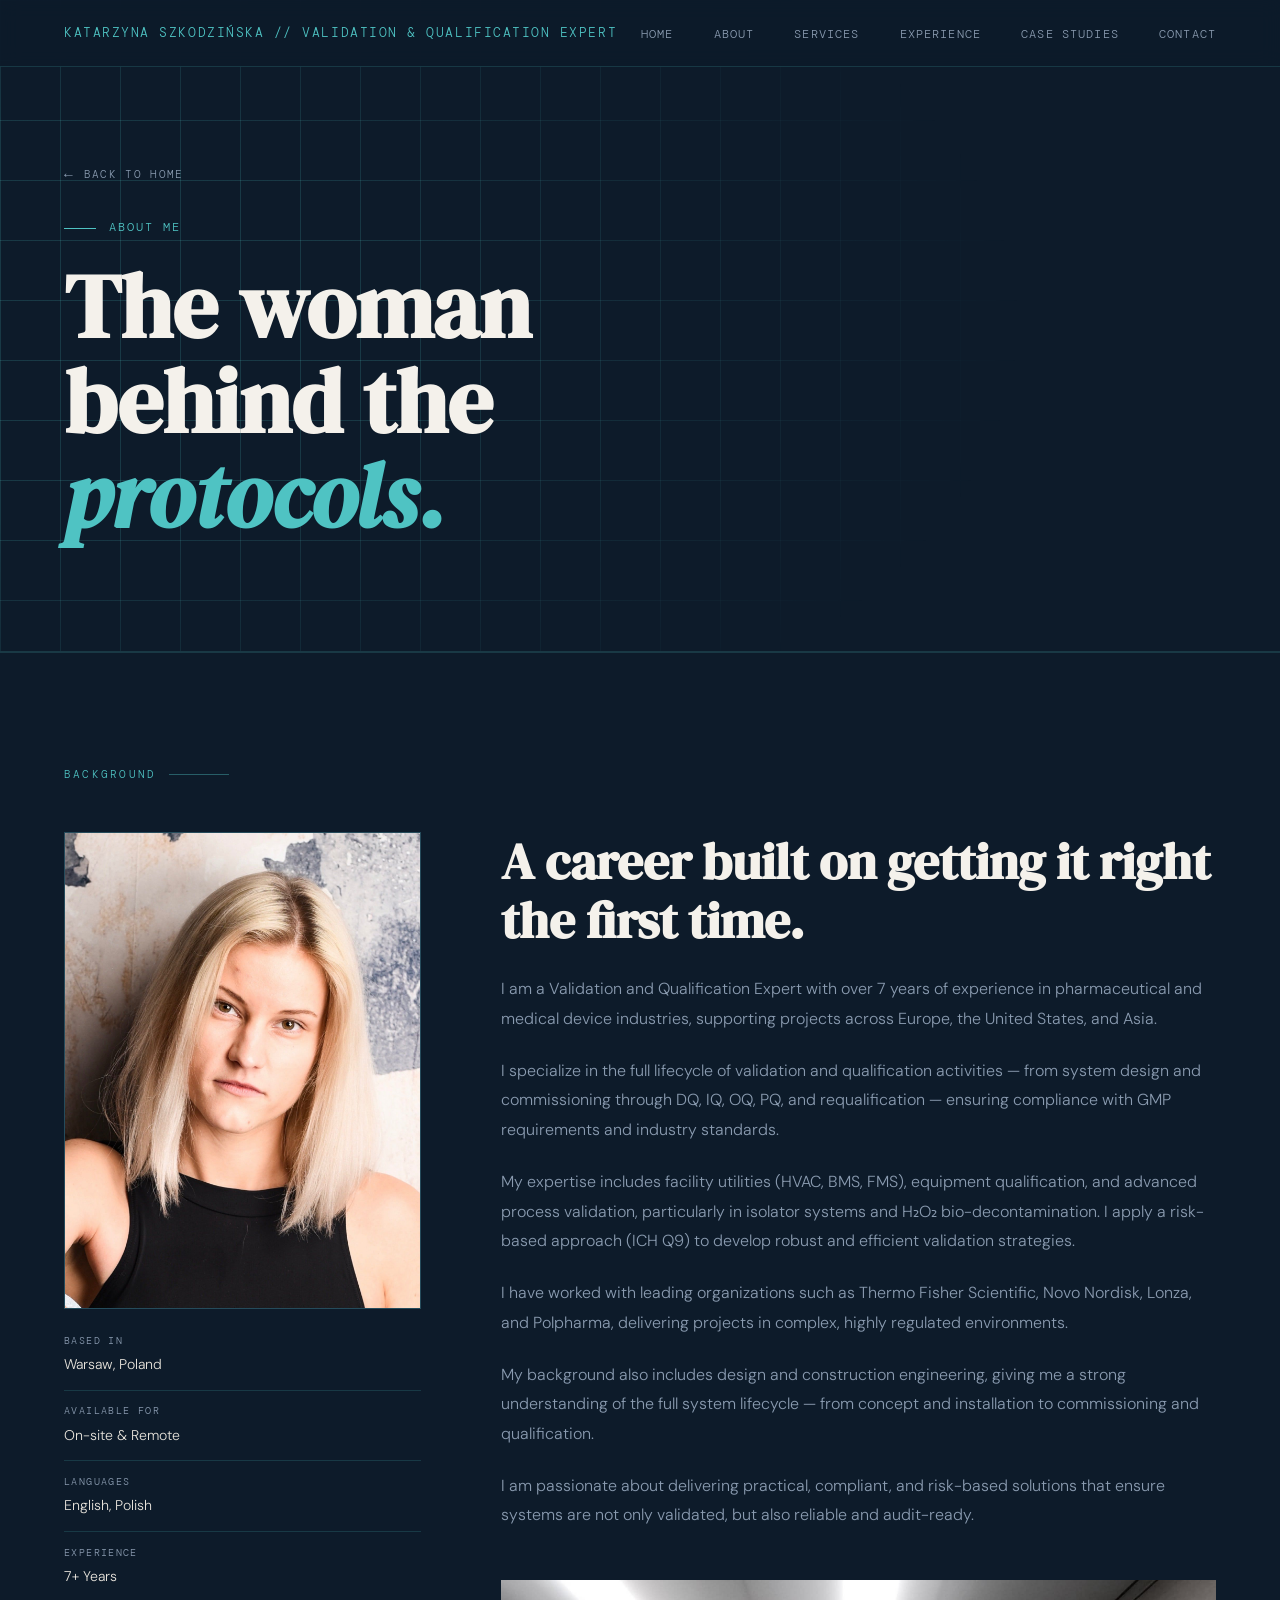
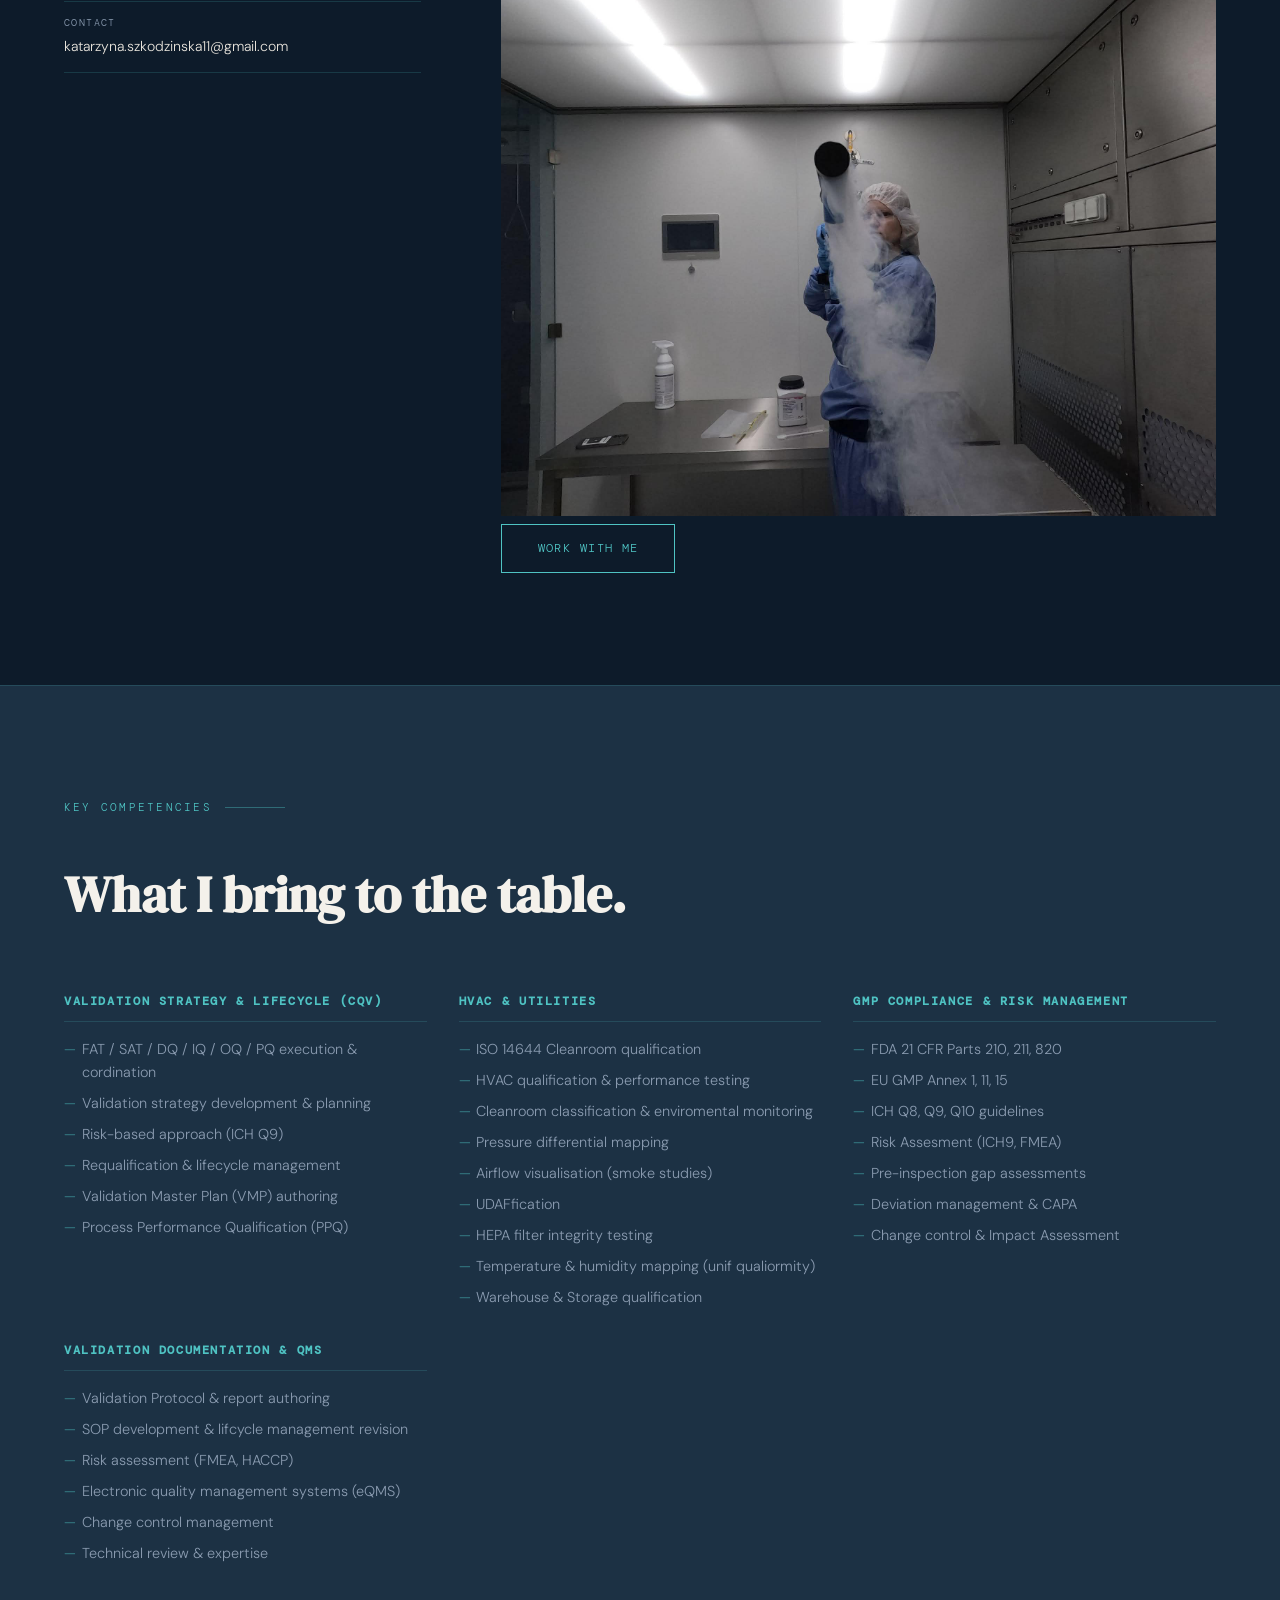
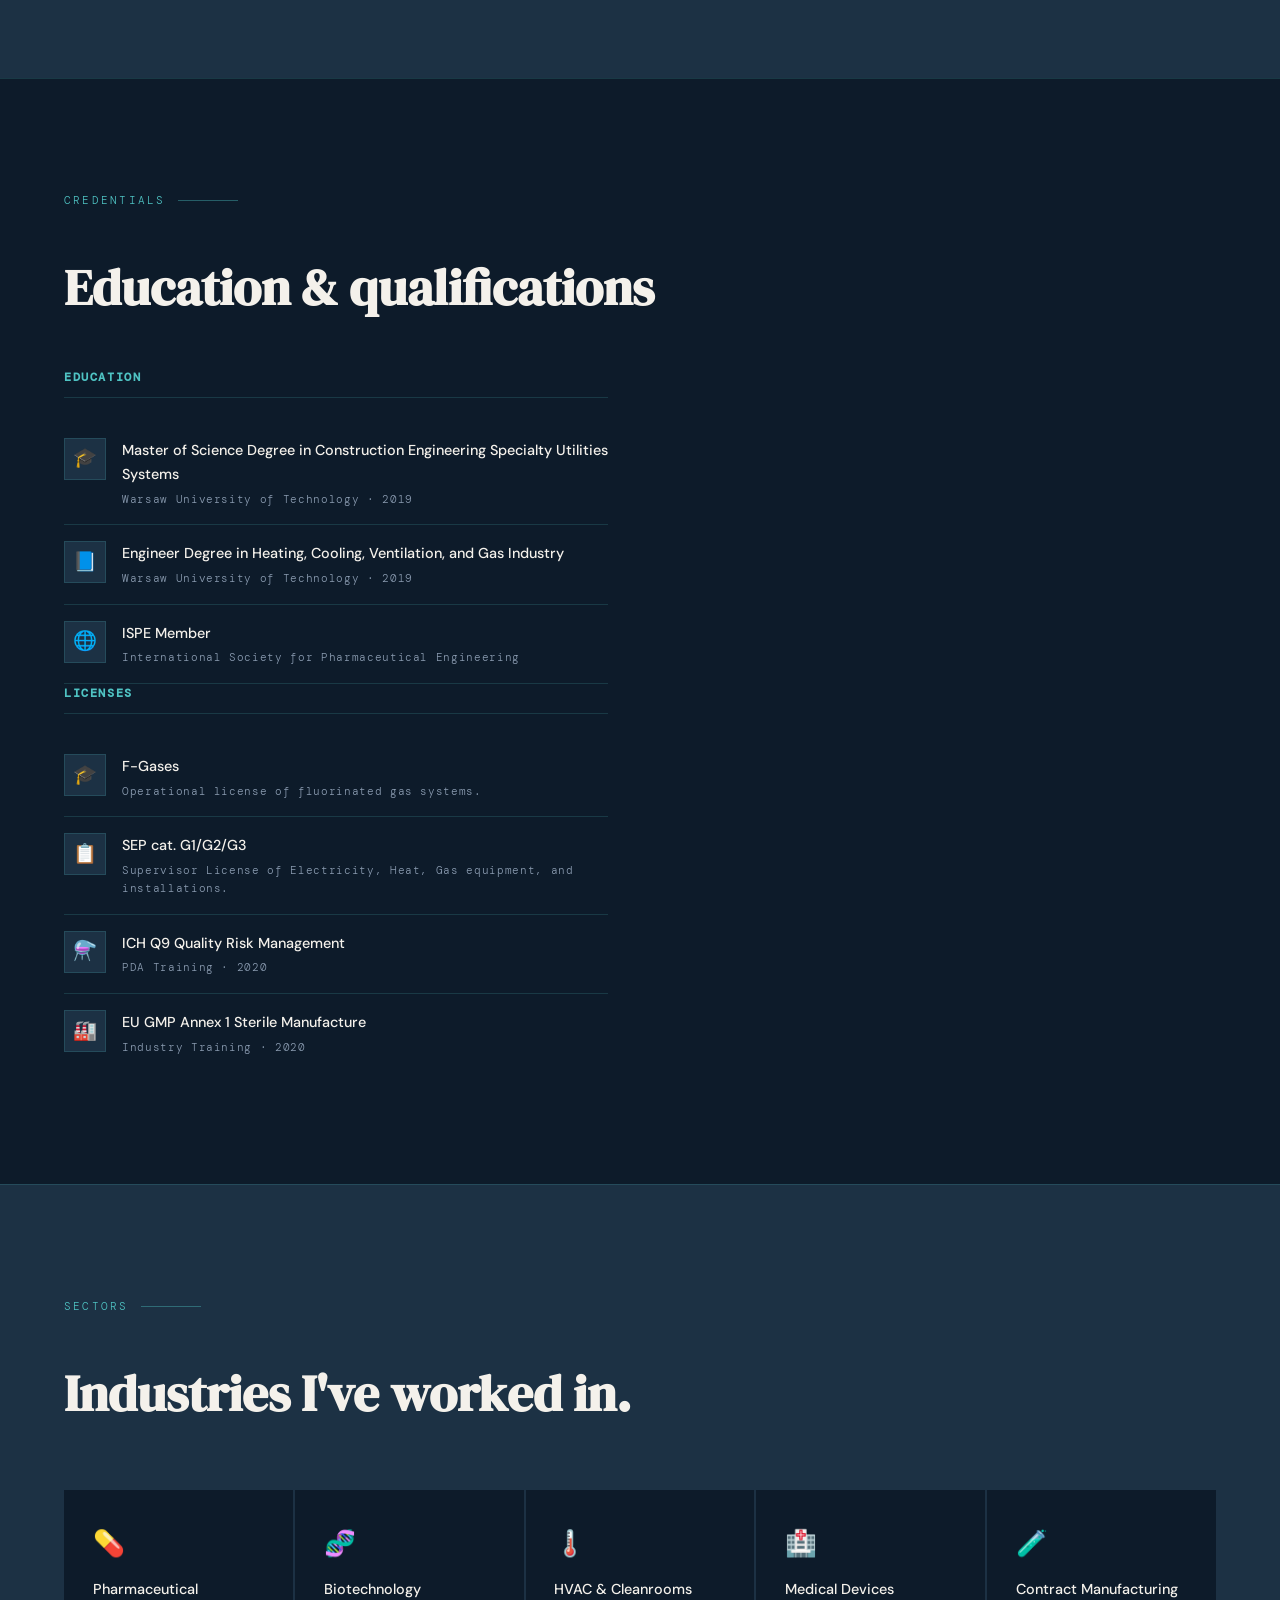
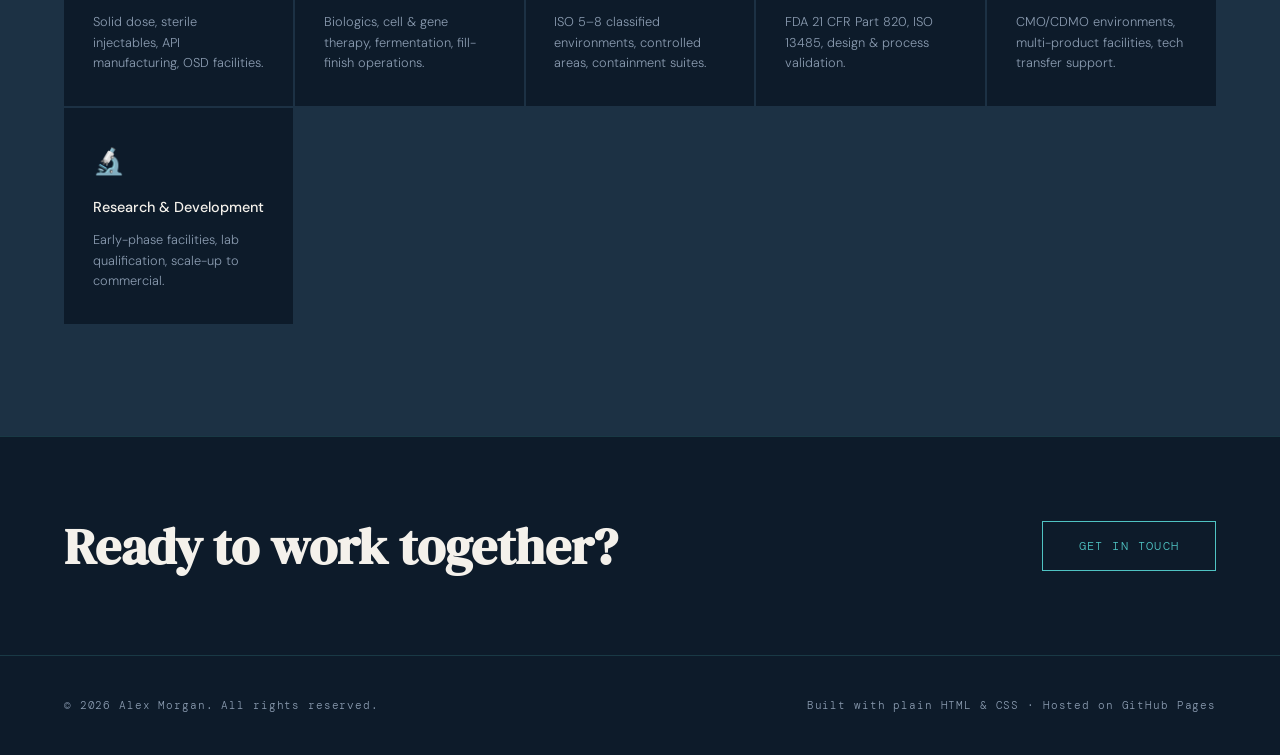
==== about.html @ a46ed07c "Update about.html" ====
<!DOCTYPE html>
<html lang="en">
<head>
  <meta charset="UTF-8" />
  <meta name="viewport" content="width=device-width, initial-scale=1.0"/>
  <title>About — Katarzyna Szkodzińska</title>
  <link rel="preconnect" href="https://fonts.googleapis.com">
  <link href="https://fonts.googleapis.com/css2?family=DM+Serif+Display:ital@0;1&family=DM+Mono:wght@300;400;500&family=DM+Sans:wght@300;400;500&display=swap" rel="stylesheet">
  <link rel="stylesheet" href="style.css">
  <style>
    /* ── PAGE HERO (smaller than homepage) ── */
    .page-hero {
      padding: 10rem 5vw 5rem;
      position: relative;
      overflow: hidden;
      border-bottom: 1px solid var(--rule);
    }

    .page-hero .hero-grid-bg {
      position: absolute;
      inset: 0;
      background-image:
        linear-gradient(var(--rule) 1px, transparent 1px),
        linear-gradient(90deg, var(--rule) 1px, transparent 1px);
      background-size: 60px 60px;
      mask-image: radial-gradient(ellipse 100% 100% at 0% 50%, black 30%, transparent 80%);
      -webkit-mask-image: radial-gradient(ellipse 100% 100% at 0% 50%, black 30%, transparent 80%);
    }

    .page-hero-content { position: relative; max-width: 720px; }

    .back-link {
      display: inline-flex;
      align-items: center;
      gap: 0.6rem;
      font-family: 'DM Mono', monospace;
      font-size: 0.7rem;
      letter-spacing: 0.12em;
      text-transform: uppercase;
      color: var(--muted);
      text-decoration: none;
      margin-bottom: 2rem;
      transition: color 0.2s;
    }

    .back-link:hover { color: var(--accent); }

    .back-link::before {
      content: '←';
      font-size: 0.9rem;
    }

    /* ── BIO ── */
    .bio-layout {
      display: grid;
      grid-template-columns: 1fr 2fr;
      gap: 5rem;
      align-items: start;
    }

    .bio-sidebar {
      position: sticky;
      top: 6rem;
    }

    .bio-photo {
      width: 100%;
      aspect-ratio: 3/4;
      background: var(--steel);
      border: 1px solid var(--rule);
      display: flex;
      align-items: center;
      justify-content: center;
      margin-bottom: 1.5rem;
      overflow: hidden;
      position: relative;
    }

    .bio-photo-placeholder {
      font-family: 'DM Mono', monospace;
      font-size: 0.68rem;
      letter-spacing: 0.12em;
      color: var(--muted);
      text-transform: uppercase;
      text-align: center;
      line-height: 1.8;
    }

    /* Replace the placeholder with your actual photo:
       <img src="photo.jpg" alt="Alex Morgan" style="width:100%;height:100%;object-fit:cover"> */

    .bio-sidebar-info {
      display: flex;
      flex-direction: column;
      gap: 0.8rem;
    }

    .bio-info-item {
      display: flex;
      flex-direction: column;
      gap: 0.2rem;
      padding-bottom: 0.8rem;
      border-bottom: 1px solid var(--rule);
    }

    .bio-info-label {
      font-family: 'DM Mono', monospace;
      font-size: 0.62rem;
      letter-spacing: 0.14em;
      text-transform: uppercase;
      color: var(--muted);
    }

    .bio-info-value {
      font-size: 0.88rem;
      color: var(--text);
    }

    .bio-body h2 {
      margin-bottom: 1.5rem;
    }

    .bio-body p {
      color: var(--muted);
      font-size: 1rem;
      line-height: 1.85;
      margin-bottom: 1.4rem;
    }

    .bio-body p strong {
      color: var(--text);
      font-weight: 500;
    }

    .bio-body blockquote {
      border-left: 2px solid var(--accent);
      padding: 1rem 1.5rem;
      margin: 2rem 0;
      font-family: 'DM Serif Display', serif;
      font-size: 1.25rem;
      font-style: italic;
      color: var(--offwhite);
      line-height: 1.6;
    }

    /* ── SKILLS ── */
    #skills { background: var(--steel); }

    .skills-grid {
      display: grid;
      grid-template-columns: repeat(auto-fit, minmax(280px, 1fr));
      gap: 2rem;
      margin-top: 1rem;
    }

    .skill-group h3 {
      font-family: 'DM Mono', monospace;
      font-size: 0.72rem;
      letter-spacing: 0.14em;
      text-transform: uppercase;
      color: var(--accent);
      margin-bottom: 1rem;
      padding-bottom: 0.6rem;
      border-bottom: 1px solid var(--rule);
    }

    .skill-list {
      list-style: none;
      padding: 0;
      display: flex;
      flex-direction: column;
      gap: 0.5rem;
    }

    .skill-list li {
      color: var(--muted);
      font-size: 0.9rem;
      padding-left: 1.1rem;
      position: relative;
      line-height: 1.6;
    }

    .skill-list li::before {
      content: '—';
      position: absolute;
      left: 0;
      color: var(--accent);
      opacity: 0.6;
    }

    /* ── CERTIFICATIONS & EDUCATION ── */
    .cert-grid {
      display: grid;
      grid-template-columns: 1fr 1fr;
      gap: 4rem;
      align-items: start;
    }

    .cert-block h3 {
      font-family: 'DM Mono', monospace;
      font-size: 0.72rem;
      letter-spacing: 0.14em;
      text-transform: uppercase;
      color: var(--accent);
      margin-bottom: 1.5rem;
      padding-bottom: 0.6rem;
      border-bottom: 1px solid var(--rule);
    }

    .cert-item {
      display: flex;
      gap: 1rem;
      padding: 1rem 0;
      border-bottom: 1px solid var(--rule);
    }

    .cert-item:last-child { border-bottom: none; }

    .cert-badge {
      width: 42px;
      height: 42px;
      background: var(--steel);
      border: 1px solid var(--rule);
      display: flex;
      align-items: center;
      justify-content: center;
      font-size: 1.2rem;
      flex-shrink: 0;
    }

    .cert-info h4 {
      font-family: 'DM Sans', sans-serif;
      font-weight: 500;
      font-size: 0.9rem;
      color: var(--offwhite);
      margin-bottom: 0.2rem;
    }

    .cert-info p {
      font-family: 'DM Mono', monospace;
      font-size: 0.68rem;
      letter-spacing: 0.06em;
      color: var(--muted);
    }

    /* ── INDUSTRIES ── */
    #industries { background: var(--steel); }

    .industry-grid {
      display: grid;
      grid-template-columns: repeat(auto-fit, minmax(200px, 1fr));
      gap: 2px;
      margin-top: 1rem;
    }

    .industry-card {
      background: var(--navy);
      padding: 2rem 1.8rem;
      display: flex;
      flex-direction: column;
      gap: 0.7rem;
      transition: transform 0.2s;
      position: relative;
      overflow: hidden;
    }

    .industry-card::before {
      content: '';
      position: absolute;
      top: 0; left: 0; right: 0;
      height: 2px;
      background: linear-gradient(90deg, var(--accent), transparent);
      opacity: 0;
      transition: opacity 0.2s;
    }

    .industry-card:hover { transform: translateY(-3px); }
    .industry-card:hover::before { opacity: 1; }

    .industry-icon { font-size: 1.6rem; }

    .industry-card h3 {
      font-family: 'DM Sans', sans-serif;
      font-weight: 500;
      font-size: 0.9rem;
      color: var(--offwhite);
    }

    .industry-card p {
      font-size: 0.8rem;
      color: var(--muted);
      line-height: 1.6;
    }

    /* ── CTA ── */
    .cta-band {
      padding: 5rem 5vw;
      display: flex;
      justify-content: space-between;
      align-items: center;
      gap: 2rem;
      flex-wrap: wrap;
      border-top: 1px solid var(--rule);
    }

    .cta-band h2 { margin-bottom: 0; }

    /* ── RESPONSIVE ── */
    @media (max-width: 900px) {
      .bio-layout {
        grid-template-columns: 1fr;
        gap: 3rem;
      }

      .bio-sidebar {
        position: static;
        display: grid;
        grid-template-columns: 200px 1fr;
        gap: 2rem;
        align-items: start;
      }

      .cert-grid {
        grid-template-columns: 1fr;
        gap: 3rem;
      }
    }

    @media (max-width: 640px) {
      .page-hero { padding: 8rem 5vw 3.5rem; }

      .bio-sidebar {
        grid-template-columns: 1fr;
      }

      .bio-photo {
        aspect-ratio: 4/3;
        max-height: 260px;
      }

      .cta-band {
        flex-direction: column;
        align-items: flex-start;
      }

      .cta-band .btn { width: 100%; text-align: center; }
    }
  </style>
</head>
<body>

  <!-- NAV -->
  <nav id="main-nav">
    <div class="nav-logo">Katarzyna Szkodzińska // Validation & Qualification Expert</div>
    <button class="nav-toggle" id="nav-toggle" aria-label="Toggle menu">
      <span></span>
      <span></span>
      <span></span>
    </button>
    <ul id="nav-links">
       <li><a href="index.html"          onclick="closeMenu()">Home</a></li>
      <li><a href="/about"               onclick="closeMenu()">About</a></li>
      <li><a href="index.html#services"   onclick="closeMenu()">Services</a></li>
      <li><a href="index.html#experience" onclick="closeMenu()">Experience</a></li>
      <li><a href="/casestudies"   onclick="closeMenu()">Case Studies</a></li>
      <li><a href="index.html#contact"    onclick="closeMenu()">Contact</a></li>
    </ul>
  </nav>

  <!-- PAGE HERO -->
  <div class="page-hero">
    <div class="hero-grid-bg"></div>
    <div class="page-hero-content">
      <a href="index.html" class="back-link">Back to Home</a>
      <div class="hero-tag">About Me</div>
      <h1>The woman<br>behind the <em>protocols.</em></h1>
    </div>
  </div>

  <!-- BIO -->
  <section id="bio">
    <div class="section-label">Background</div>
    <div class="bio-layout">

      <div class="bio-sidebar fade-in">
        <div class="bio-photo">
          <div class="bio-photo-placeholder">
            <img src="assets/k8_portrait.jpg" alt="portrait" style="max-width: 100%; height: auto;">

          </div>
        </div>
        <div class="bio-sidebar-info">
          <div class="bio-info-item">
            <span class="bio-info-label">Based in</span>
            <span class="bio-info-value">Warsaw, Poland</span>
          </div>
          <div class="bio-info-item">
            <span class="bio-info-label">Available for</span>
            <span class="bio-info-value">On-site & Remote</span>
          </div>
          <div class="bio-info-item">
            <span class="bio-info-label">Languages</span>
            <span class="bio-info-value">English, Polish</span>
          </div>
          <div class="bio-info-item">
            <span class="bio-info-label">Experience</span>
            <span class="bio-info-value">7+ Years</span>
          </div>
          <div class="bio-info-item">
            <span class="bio-info-label">Contact</span>
            <span class="bio-info-value">katarzyna.szkodzinska11@gmail.com</span>
          </div>
        </div>
      </div>

      <div class="bio-body fade-in">
        <h2>A career built on getting it right the first time.</h2>

        <p>I am a Validation and Qualification Expert with over 7 years of experience in pharmaceutical and medical device industries, 
          supporting projects across Europe, the United States, and Asia.</p>

<p>I specialize in the full lifecycle of validation and qualification activities — from system design and commissioning through DQ, IQ, OQ, PQ, 
        and requalification — ensuring compliance with GMP requirements and industry standards.</p>

<p>My expertise includes facility utilities (HVAC, BMS, FMS), equipment qualification, and advanced process validation, particularly in isolator
  systems and H₂O₂ bio-decontamination. I apply a risk-based approach (ICH Q9) to develop robust and efficient validation strategies. </p>

<p>I have worked with leading organizations such as Thermo Fisher Scientific, Novo Nordisk, Lonza, and Polpharma, delivering projects in complex, 
  highly regulated environments.</p>

<p>My background also includes design and construction engineering, giving me a strong understanding of the full system lifecycle — from concept 
  and installation to commissioning and qualification. </p>

<p> I am passionate about delivering practical, compliant, and risk-based solutions that ensure systems are not only validated, but also reliable and audit-ready.</p>
    
        <br>
        <img src="assets/k8_dym.jpg" alt="dym" style="max-width: 100%; height: auto;">
        <a href="index.html#contact" class="btn">Work with me</a>
      </div>

    </div>
  </section>

  <!-- SKILLS -->
  <section id="skills">
    <div class="section-label">Key Competencies</div>
    <h2 class="fade-in">What I bring to the table.</h2>
    <br>
    <div class="skills-grid">

      <div class="skill-group fade-in">
        <h3>Validation Strategy & Lifecycle (CQV)</h3>
        <ul class="skill-list">
          <li>FAT / SAT / DQ / IQ / OQ / PQ execution & cordination </li>
          <li>Validation strategy development &amp; planning</li>
          <li>Risk-based approach (ICH Q9)</li>
          <li>Requalification &amp; lifecycle management</li>
          <li>Validation Master Plan (VMP) authoring</li>
          <li>Process Performance Qualification (PPQ)</li>
        </ul>
      </div>

      <div class="skill-group fade-in">
        <h3>HVAC &amp; Utilities</h3>
        <ul class="skill-list">
          <li>ISO 14644 Cleanroom qualification</li>
          <li>HVAC qualification & performance testing</li>
          <li>Cleanroom classification &amp; enviromental monitoring</li>
          <li>Pressure differential mapping</li>
          <li>Airflow visualisation (smoke studies)</li>
          <li>UDAFfication</li>
          <li>HEPA filter integrity testing</li>
          <li>Temperature &amp; humidity mapping (unif qualiormity)</li>
          <li>Warehouse &amp; Storage qualification</li>
        </ul>
      </div>

      <div class="skill-group fade-in">
        <h3>GMP Compliance &amp; Risk Management</h3>
        <ul class="skill-list">
          <li>FDA 21 CFR Parts 210, 211, 820</li>
          <li>EU GMP Annex 1, 11, 15</li>
          <li>ICH Q8, Q9, Q10 guidelines</li>
          <li>Risk Assesment (ICH9, FMEA)</li>
          <li>Pre-inspection gap assessments</li>
          <li>Deviation management &amp; CAPA</li>
          <li>Change control &amp; Impact Assessment</li>
        </ul>
      </div>

      <div class="skill-group fade-in">
        <h3> Validation Documentation &amp; QMS</h3>
        <ul class="skill-list">
          <li> Validation Protocol &amp; report authoring</li>
          <li>SOP development &amp; lifcycle management revision</li>
          <li>Risk assessment (FMEA, HACCP)</li>
          <li>Electronic quality management systems (eQMS)</li>
          <li>Change control management</li>
          <li>Technical review &amp; expertise </li>
        </ul>
      </div>

    </div>
  </section>

  <!-- CERTIFICATIONS & EDUCATION -->
  <section id="certifications">
    <div class="section-label">Credentials</div>
    <h2 class="fade-in">Education &amp; qualifications</h2>
    <br>
    <div class="cert-grid fade-in">

      <div class="cert-block">
        <h3>Education</h3>

        <div class="cert-item">
          <div class="cert-badge">🎓</div>
          <div class="cert-info">
            <h4>Master of Science Degree in Construction Engineering Specialty Utilities Systems</h4>
            <p>Warsaw University of Technology · 2019</p>
          </div>
        </div>

        <div class="cert-item">
          <div class="cert-badge">📘</div>
          <div class="cert-info">
            <h4> Engineer Degree in Heating, Cooling, Ventilation, and Gas Industry</h4>
            <p>Warsaw University of Technology · 2019</p>
          </div>
        </div>

        <div class="cert-item">
          <div class="cert-badge">🌐</div>
          <div class="cert-info">
            <h4>ISPE Member</h4>
            <p>International Society for Pharmaceutical Engineering</p>
          </div>
        </div>
        
      <div class="cert-block">
        <h3>Licenses</h3>

        <div class="cert-item">
          <div class="cert-badge">🎓</div>
          <div class="cert-info">
            <h4>F-Gases</h4>
            <p>Operational license of fluorinated gas systems.</p>
          </div>
        </div>

        <div class="cert-item">
          <div class="cert-badge">📋</div>
          <div class="cert-info">
            <h4>SEP cat. G1/G2/G3</h4>
            <p>Supervisor License of Electricity, Heat, Gas equipment, and installations.</p>
          </div>
        </div>

        <div class="cert-item">
          <div class="cert-badge">⚗️</div>
          <div class="cert-info">
            <h4>ICH Q9 Quality Risk Management</h4>
            <p>PDA Training · 2020</p>
          </div>
        </div>

        <div class="cert-item">
          <div class="cert-badge">🏭</div>
          <div class="cert-info">
            <h4>EU GMP Annex 1 Sterile Manufacture</h4>
            <p>Industry Training · 2020</p>
          </div>
        </div>

      </div>

      

      </div>
    </div>
  </section>

  <!-- INDUSTRIES -->
  <section id="industries">
    <div class="section-label">Sectors</div>
    <h2 class="fade-in">Industries I've worked in.</h2>
    <br>
    <div class="industry-grid">

      <div class="industry-card fade-in">
        <div class="industry-icon">💊</div>
        <h3>Pharmaceutical</h3>
        <p>Solid dose, sterile injectables, API manufacturing, OSD facilities.</p>
      </div>

      <div class="industry-card fade-in">
        <div class="industry-icon">🧬</div>
        <h3>Biotechnology</h3>
        <p>Biologics, cell &amp; gene therapy, fermentation, fill-finish operations.</p>
      </div>

      <div class="industry-card fade-in">
        <div class="industry-icon">🌡️</div>
        <h3>HVAC &amp; Cleanrooms</h3>
        <p>ISO 5–8 classified environments, controlled areas, containment suites.</p>
      </div>

      <div class="industry-card fade-in">
        <div class="industry-icon">🏥</div>
        <h3>Medical Devices</h3>
        <p>FDA 21 CFR Part 820, ISO 13485, design &amp; process validation.</p>
      </div>

      <div class="industry-card fade-in">
        <div class="industry-icon">🧪</div>
        <h3>Contract Manufacturing</h3>
        <p>CMO/CDMO environments, multi-product facilities, tech transfer support.</p>
      </div>

      <div class="industry-card fade-in">
        <div class="industry-icon">🔬</div>
        <h3>Research &amp; Development</h3>
        <p>Early-phase facilities, lab qualification, scale-up to commercial.</p>
      </div>

    </div>
  </section>

  <!-- CTA -->
  <div class="cta-band fade-in">
    <h2>Ready to work together?</h2>
    <a href="index.html#contact" class="btn">Get in Touch</a>
  </div>

  <!-- FOOTER -->
  <footer>
    <p>© 2026 Alex Morgan. All rights reserved.</p>
    <p>Built with plain HTML & CSS · Hosted on GitHub Pages</p>
  </footer>

  <script>
    // ── Hamburger menu ──
    const toggle = document.getElementById('nav-toggle');
    const nav    = document.getElementById('main-nav');
    const links  = document.getElementById('nav-links');

    toggle.addEventListener('click', () => {
      nav.classList.toggle('open');
      links.classList.toggle('open');
    });

    function closeMenu() {
      nav.classList.remove('open');
      links.classList.remove('open');
    }

    // ── Fade-in on scroll ──
    const observer = new IntersectionObserver((entries) => {
      entries.forEach(el => {
        if (el.isIntersecting) el.target.classList.add('visible');
      });
    }, { threshold: 0.1 });

    document.querySelectorAll('.fade-in').forEach(el => observer.observe(el));
  </script>

</body>
</html>
---- style.css ----
/* ============================================
   ALEX MORGAN — VALIDATION CONSULTANT
   style.css
   ============================================ */

/* ── VARIABLES ── */
:root {
  --navy:    #0d1b2a;
  --steel:   #1c3144;
  --accent:  #4fc3c3;
  --accent2: #c8f0ef;
  --offwhite:#f4f1eb;
  --text:    #e8e4dc;
  --muted:   #8a9bb0;
  --rule:    rgba(78,195,195,0.18);
}

/* ── RESET ── */
*, *::before, *::after {
  box-sizing: border-box;
  margin: 0;
  padding: 0;
}

html { scroll-behavior: smooth; }

body {
  background-color: var(--navy);
  color: var(--text);
  font-family: 'DM Sans', sans-serif;
  font-weight: 300;
  line-height: 1.7;
  overflow-x: hidden;
}

/* ── NAV ── */
nav {
  position: fixed;
  top: 0; left: 0; right: 0;
  z-index: 100;
  display: flex;
  justify-content: space-between;
  align-items: center;
  padding: 1.2rem 5vw;
  background: rgba(13,27,42,0.92);
  backdrop-filter: blur(10px);
  border-bottom: 1px solid var(--rule);
}

.nav-logo {
  font-family: 'DM Mono', monospace;
  font-size: 0.8rem;
  letter-spacing: 0.12em;
  color: var(--accent);
  text-transform: uppercase;
  white-space: nowrap;
}

nav ul {
  list-style: none;
  display: flex;
  gap: 2.5rem;
}

nav a {
  font-family: 'DM Mono', monospace;
  font-size: 0.72rem;
  letter-spacing: 0.1em;
  text-transform: uppercase;
  color: var(--muted);
  text-decoration: none;
  transition: color 0.2s;
}

nav a:hover { color: var(--accent); }

/* Hamburger — hidden on desktop */
.nav-toggle {
  display: none;
  flex-direction: column;
  gap: 5px;
  cursor: pointer;
  padding: 4px;
  background: none;
  border: none;
}

.nav-toggle span {
  display: block;
  width: 24px;
  height: 2px;
  background: var(--accent);
  transition: transform 0.3s, opacity 0.3s;
}

/* ── HERO ── */
#hero {
  min-height: 100vh;
  display: flex;
  align-items: center;
  padding: 6rem 5vw 4rem;
  position: relative;
  overflow: hidden;
}

.hero-grid-bg {
  position: absolute;
  inset: 0;
  background-image:
    linear-gradient(var(--rule) 1px, transparent 1px),
    linear-gradient(90deg, var(--rule) 1px, transparent 1px);
  background-size: 60px 60px;
  mask-image: radial-gradient(ellipse 80% 80% at 50% 50%, black 40%, transparent 100%);
  -webkit-mask-image: radial-gradient(ellipse 80% 80% at 50% 50%, black 40%, transparent 100%);
}

.hero-accent-line {
  position: absolute;
  top: 38%;
  right: -80px;
  width: 420px;
  height: 1px;
  background: linear-gradient(90deg, transparent, var(--accent), transparent);
  opacity: 0.5;
}

.hero-content {
  position: relative;
  max-width: 820px;
}

.hero-tag {
  font-family: 'DM Mono', monospace;
  font-size: 0.72rem;
  letter-spacing: 0.18em;
  text-transform: uppercase;
  color: var(--accent);
  margin-bottom: 1.4rem;
  display: flex;
  align-items: center;
  gap: 0.8rem;
}

.hero-tag::before {
  content: '';
  display: inline-block;
  width: 32px;
  height: 1px;
  background: var(--accent);
  flex-shrink: 0;
}

h1 {
  font-family: 'DM Serif Display', serif;
  font-size: clamp(3rem, 7vw, 6.5rem);
  line-height: 1.05;
  color: var(--offwhite);
  margin-bottom: 1.8rem;
}

h1 em {
  font-style: italic;
  color: var(--accent);
}

.hero-sub {
  font-size: 1.05rem;
  color: var(--muted);
  max-width: 540px;
  margin-bottom: 2.8rem;
  line-height: 1.8;
}

.hero-buttons {
  display: flex;
  flex-wrap: wrap;
  gap: 1rem;
}

/* ── BUTTONS ── */
.btn {
  display: inline-block;
  padding: 0.85rem 2.2rem;
  font-family: 'DM Mono', monospace;
  font-size: 0.75rem;
  letter-spacing: 0.12em;
  text-transform: uppercase;
  text-decoration: none;
  border: 1px solid var(--accent);
  color: var(--accent);
  transition: background 0.2s, color 0.2s;
  cursor: pointer;
  background: transparent;
}

.btn:hover {
  background: var(--accent);
  color: var(--navy);
}

.btn-ghost {
  border-color: var(--muted);
  color: var(--muted);
}

.btn-ghost:hover {
  background: var(--muted);
  color: var(--navy);
}

/* ── SECTIONS SHARED ── */
section {
  padding: 7rem 5vw;
  border-top: 1px solid var(--rule);
}

.section-label {
  font-family: 'DM Mono', monospace;
  font-size: 0.7rem;
  letter-spacing: 0.2em;
  text-transform: uppercase;
  color: var(--accent);
  margin-bottom: 3rem;
  display: flex;
  align-items: center;
  gap: 0.8rem;
}

.section-label::after {
  content: '';
  flex: 1;
  max-width: 60px;
  height: 1px;
  background: var(--accent);
  opacity: 0.4;
}

h2 {
  font-family: 'DM Serif Display', serif;
  font-size: clamp(2rem, 4vw, 3.2rem);
  line-height: 1.15;
  color: var(--offwhite);
  margin-bottom: 1.5rem;
}

/* ── ABOUT ── */
.about-layout {
  display: grid;
  grid-template-columns: 1fr 1fr;
  gap: 6rem;
  align-items: start;
}

.about-text p {
  color: var(--muted);
  margin-bottom: 1.2rem;
  font-size: 1rem;
}

.about-text p strong {
  color: var(--text);
  font-weight: 500;
}

.about-stats {
  display: grid;
  grid-template-columns: 1fr 1fr;
  gap: 2rem;
  padding-top: 1rem;
}

.stat {
  border-left: 2px solid var(--accent);
  padding-left: 1.2rem;
}

.stat-number {
  font-family: 'DM Serif Display', serif;
  font-size: 2.6rem;
  color: var(--offwhite);
  line-height: 1;
}

.stat-label {
  font-family: 'DM Mono', monospace;
  font-size: 0.68rem;
  letter-spacing: 0.1em;
  text-transform: uppercase;
  color: var(--muted);
  margin-top: 0.3rem;
}

/* ── SERVICES ── */
#services { background: var(--steel); }

.services-grid {
  display: grid;
  grid-template-columns: repeat(auto-fit, minmax(260px, 1fr));
  gap: 2px;
  margin-top: 1rem;
}

.service-card {
  background: var(--navy);
  padding: 2.5rem;
  position: relative;
  overflow: hidden;
  transition: transform 0.2s;
}

.service-card:hover { transform: translateY(-4px); }

.service-card::before {
  content: '';
  position: absolute;
  top: 0; left: 0; right: 0;
  height: 2px;
  background: linear-gradient(90deg, var(--accent), transparent);
  opacity: 0;
  transition: opacity 0.2s;
}

.service-card:hover::before { opacity: 1; }

.service-icon {
  font-size: 1.8rem;
  margin-bottom: 1.2rem;
}

.service-card h3 {
  font-family: 'DM Serif Display', serif;
  font-size: 1.35rem;
  color: var(--offwhite);
  margin-bottom: 0.8rem;
}

.service-card p {
  font-size: 0.9rem;
  color: var(--muted);
  line-height: 1.75;
}

/* ── EXPERIENCE ── */
.timeline {
  max-width: 720px;
}

.timeline-item {
  display: grid;
  grid-template-columns: 160px 1fr;
  gap: 2.5rem;
  padding-bottom: 3rem;
  position: relative;
}

.timeline-item::after {
  content: '';
  position: absolute;
  left: 159px;
  top: 8px;
  bottom: 0;
  width: 1px;
  background: var(--rule);
}

.timeline-item:last-child::after { display: none; }

.timeline-date {
  font-family: 'DM Mono', monospace;
  font-size: 0.72rem;
  letter-spacing: 0.08em;
  color: var(--accent);
  text-align: right;
  padding-top: 0.2rem;
  line-height: 1.5;
}

.timeline-dot {
  position: absolute;
  left: 153px;
  top: 7px;
  width: 13px;
  height: 13px;
  border-radius: 50%;
  border: 2px solid var(--accent);
  background: var(--navy);
  flex-shrink: 0;
}

.timeline-body h3 {
  font-family: 'DM Sans', sans-serif;
  font-weight: 500;
  font-size: 1rem;
  color: var(--offwhite);
  margin-bottom: 0.2rem;
}

.timeline-company {
  font-family: 'DM Mono', monospace;
  font-size: 0.72rem;
  color: var(--muted);
  letter-spacing: 0.06em;
  margin-bottom: 0.7rem;
}

.timeline-body p {
  font-size: 0.9rem;
  color: var(--muted);
  line-height: 1.75;
}

.tags {
  display: flex;
  flex-wrap: wrap;
  gap: 0.5rem;
  margin-top: 0.8rem;
}

.tag {
  font-family: 'DM Mono', monospace;
  font-size: 0.65rem;
  letter-spacing: 0.08em;
  text-transform: uppercase;
  color: var(--accent);
  border: 1px solid var(--rule);
  padding: 0.25rem 0.65rem;
}

/* ── CONTACT ── */
#contact { background: var(--steel); }

.contact-layout {
  display: grid;
  grid-template-columns: 1fr 1fr;
  gap: 6rem;
  align-items: start;
}

.contact-info p {
  color: var(--muted);
  font-size: 0.95rem;
  margin-bottom: 2rem;
  line-height: 1.8;
}

.contact-links {
  display: flex;
  flex-direction: column;
  gap: 1rem;
}

.contact-link {
  display: flex;
  align-items: center;
  gap: 1rem;
  text-decoration: none;
  color: var(--muted);
  font-size: 0.9rem;
  transition: color 0.2s;
  word-break: break-all;
}

.contact-link:hover { color: var(--accent); }

.contact-link-icon {
  width: 36px;
  height: 36px;
  border: 1px solid var(--rule);
  display: flex;
  align-items: center;
  justify-content: center;
  font-size: 1rem;
  flex-shrink: 0;
}

.contact-form {
  display: flex;
  flex-direction: column;
  gap: 1.2rem;
}

.form-group {
  display: flex;
  flex-direction: column;
  gap: 0.4rem;
}

label {
  font-family: 'DM Mono', monospace;
  font-size: 0.68rem;
  letter-spacing: 0.12em;
  text-transform: uppercase;
  color: var(--muted);
}

input, textarea {
  background: var(--navy);
  border: 1px solid var(--rule);
  color: var(--text);
  font-family: 'DM Sans', sans-serif;
  font-size: 0.9rem;
  padding: 0.8rem 1rem;
  outline: none;
  transition: border-color 0.2s;
  resize: vertical;
  width: 100%;
  /* Prevent iOS zoom on input focus */
  font-size: 16px;
}

input:focus, textarea:focus {
  border-color: var(--accent);
}

textarea { min-height: 120px; }

/* ── FOOTER ── */
footer {
  padding: 2.5rem 5vw;
  border-top: 1px solid var(--rule);
  display: flex;
  justify-content: space-between;
  align-items: center;
  flex-wrap: wrap;
  gap: 0.8rem;
}

footer p {
  font-family: 'DM Mono', monospace;
  font-size: 0.68rem;
  letter-spacing: 0.08em;
  color: var(--muted);
}

/* ── FADE IN ANIMATION ── */
.fade-in {
  opacity: 0;
  transform: translateY(24px);
  transition: opacity 0.6s ease, transform 0.6s ease;
}

.fade-in.visible {
  opacity: 1;
  transform: none;
}

/* ============================================
   RESPONSIVE — TABLET (max 900px)
   ============================================ */
@media (max-width: 900px) {
  .about-layout {
    grid-template-columns: 1fr;
    gap: 3.5rem;
  }

  .contact-layout {
    grid-template-columns: 1fr;
    gap: 3.5rem;
  }
}

/* ============================================
   RESPONSIVE — MOBILE (max 640px)
   ============================================ */
@media (max-width: 640px) {

  /* Nav: show hamburger, hide links by default */
  .nav-toggle {
    display: flex;
  }

  nav ul {
    display: none;
    position: fixed;
    top: 0; left: 0; right: 0; bottom: 0;
    background: rgba(13,27,42,0.98);
    flex-direction: column;
    align-items: center;
    justify-content: center;
    gap: 2.5rem;
    z-index: 99;
  }

  nav ul.open {
    display: flex;
  }

  nav ul li a {
    font-size: 1.1rem;
    letter-spacing: 0.15em;
  }

  /* Close icon when open */
  nav.open .nav-toggle span:nth-child(1) {
    transform: translateY(7px) rotate(45deg);
  }
  nav.open .nav-toggle span:nth-child(2) {
    opacity: 0;
  }
  nav.open .nav-toggle span:nth-child(3) {
    transform: translateY(-7px) rotate(-45deg);
  }

  /* Hero */
  #hero {
    padding: 7rem 5vw 4rem;
    min-height: 100svh;
  }

  .hero-tag { font-size: 0.65rem; }

  .hero-sub { font-size: 0.95rem; }

  .hero-buttons {
    flex-direction: column;
    align-items: flex-start;
  }

  .btn { width: 100%; text-align: center; }

  /* Sections */
  section { padding: 4.5rem 5vw; }

  /* About stats — 2 col still works fine on mobile */
  .about-stats { gap: 1.5rem; }

  .stat-number { font-size: 2rem; }

  /* Timeline — stack vertically */
  .timeline-item {
    grid-template-columns: 1fr;
    gap: 0.4rem;
    padding-bottom: 2.5rem;
    padding-left: 1.2rem;
    border-left: 1px solid var(--rule);
  }

  .timeline-item::after { display: none; }

  .timeline-dot {
    display: block;
    position: absolute;
    left: -7px;
    top: 4px;
    width: 12px;
    height: 12px;
  }

  .timeline-date {
    text-align: left;
    font-size: 0.68rem;
  }

  /* Footer */
  footer {
    flex-direction: column;
    align-items: flex-start;
    gap: 0.4rem;
  }
}
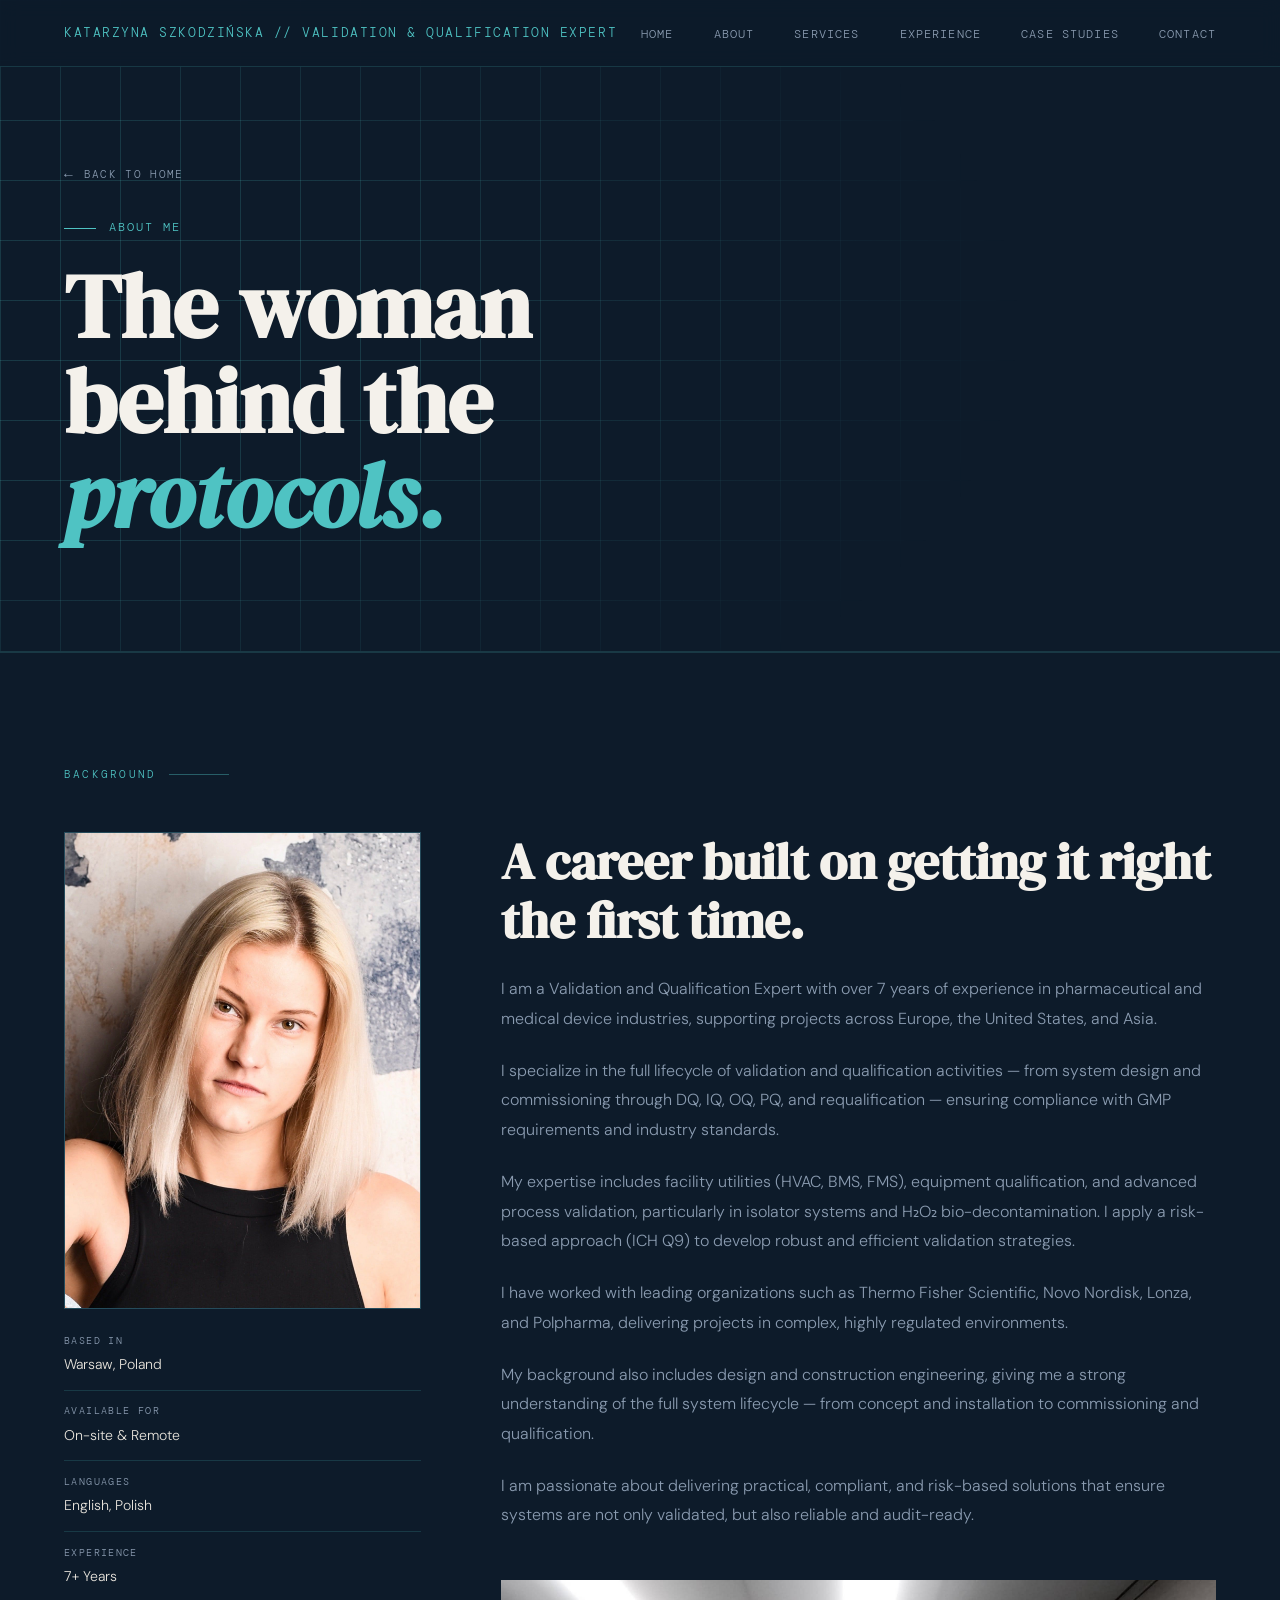
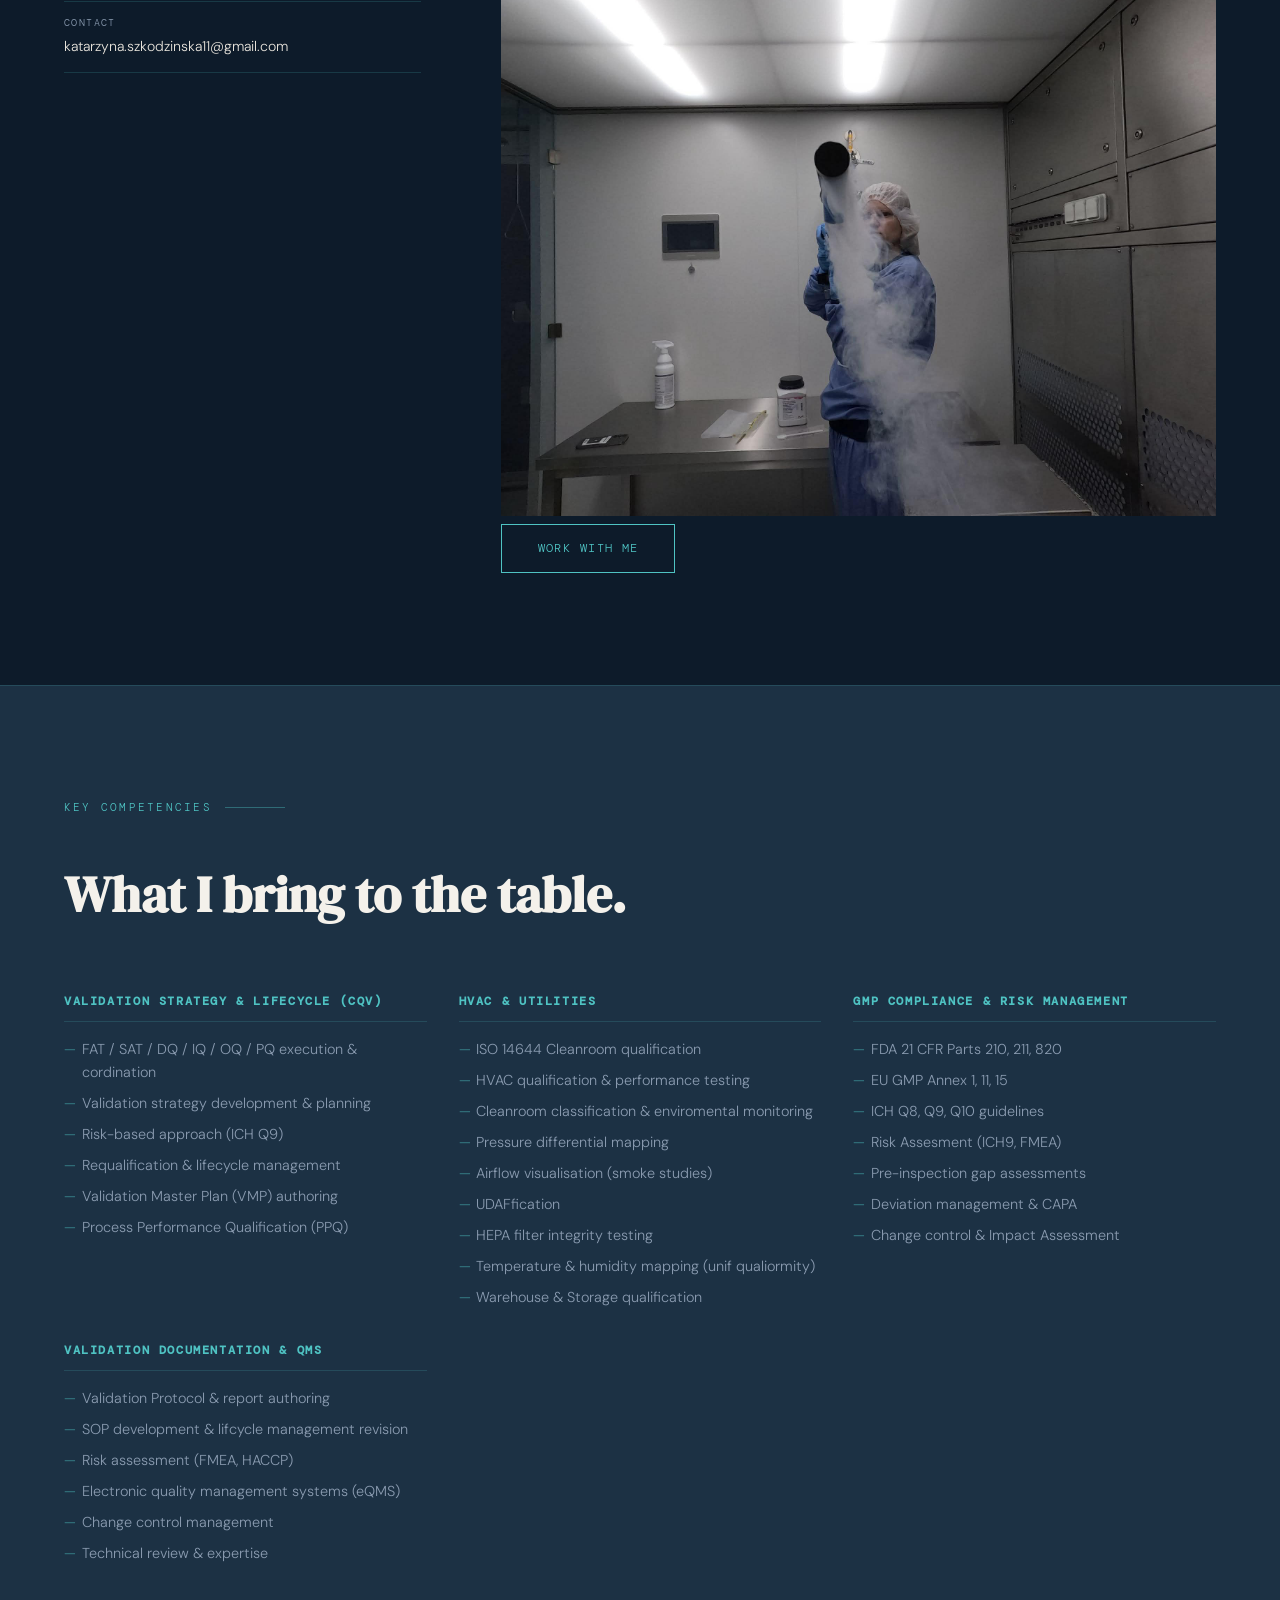
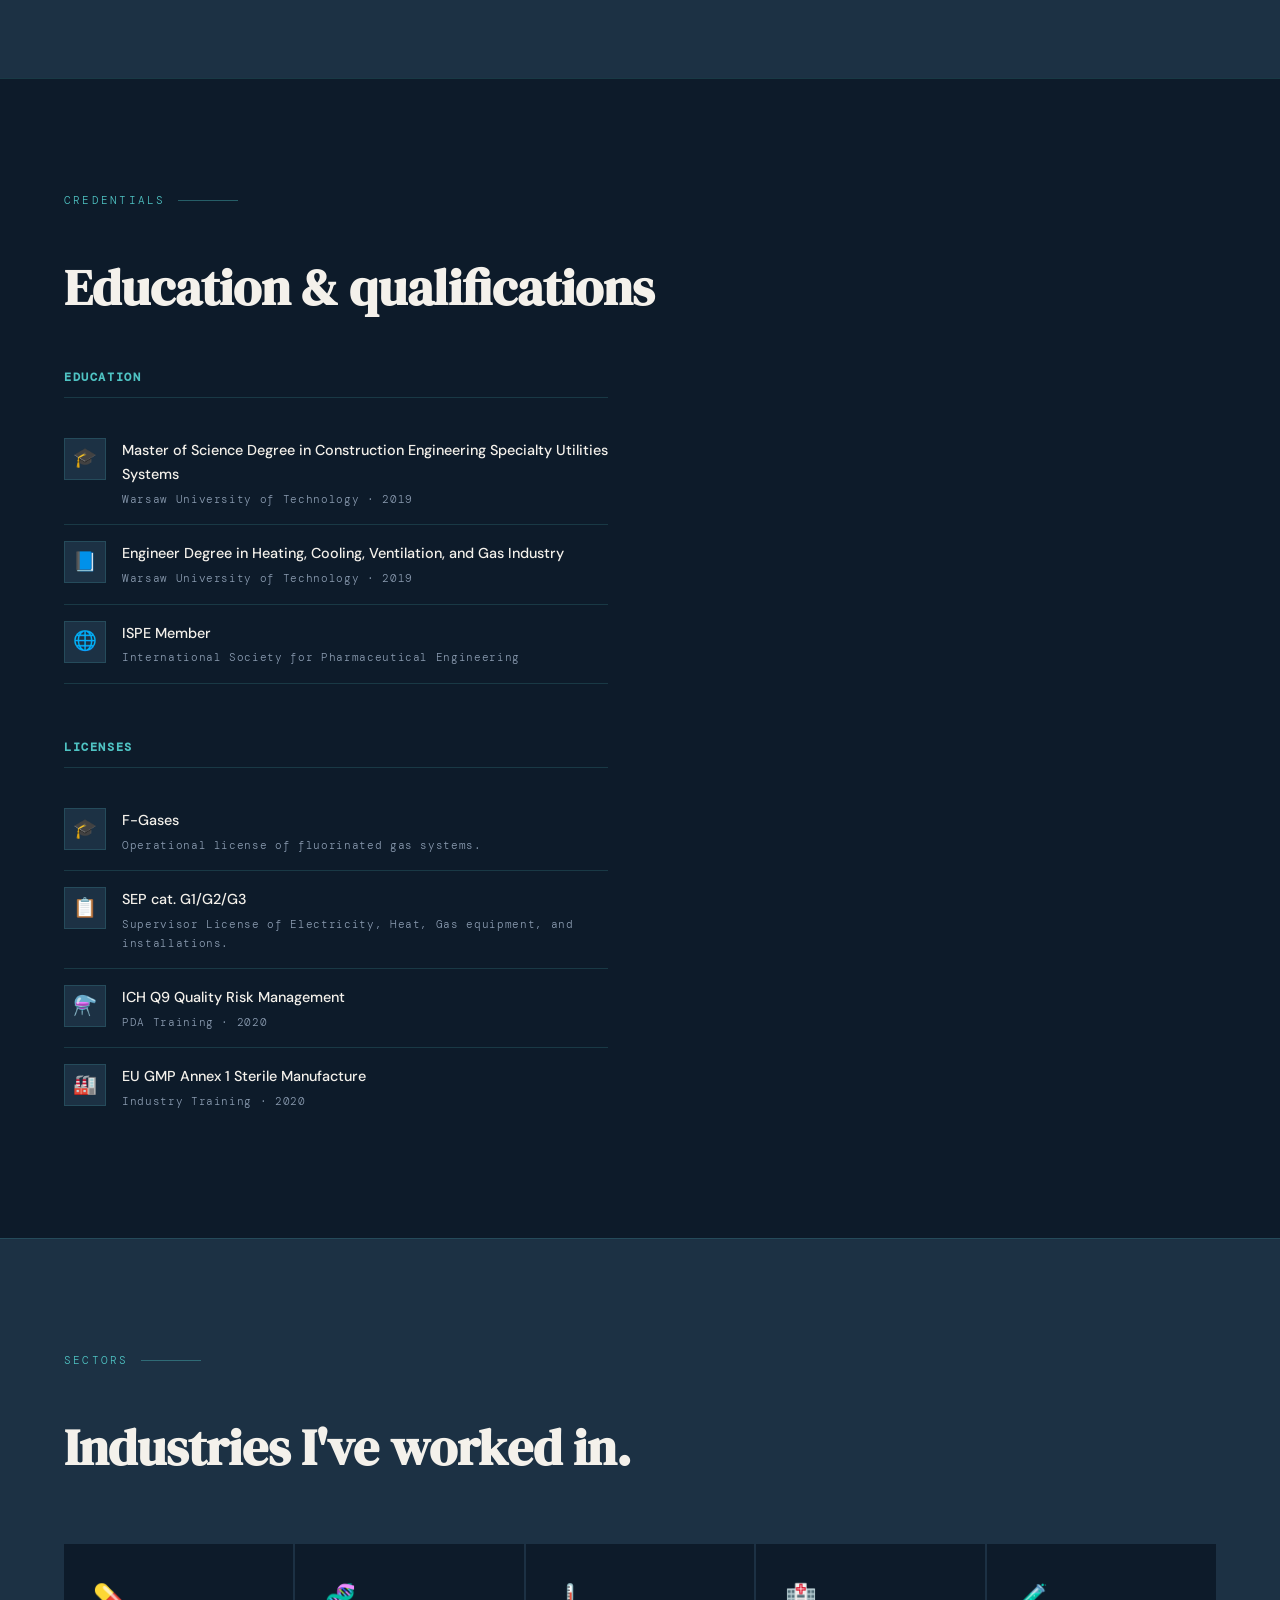
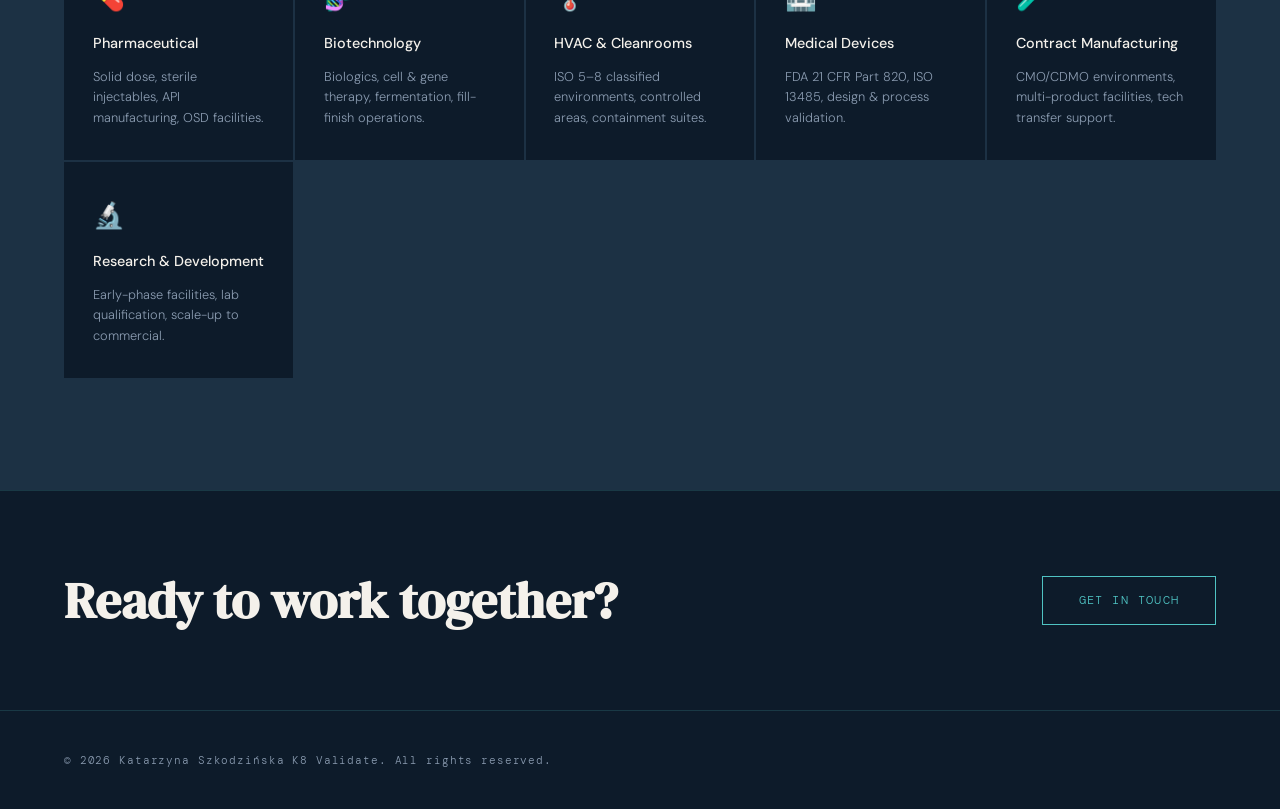
==== commit 8e058fb3: "Update about.html" ====
--- a/about.html
+++ b/about.html
@@ -536,7 +536,7 @@
             <p>International Society for Pharmaceutical Engineering</p>
           </div>
         </div>
-        
+        <br><br>
       <div class="cert-block">
         <h3>Licenses</h3>
 
@@ -634,8 +634,8 @@
 
   <!-- FOOTER -->
   <footer>
-    <p>© 2026 Alex Morgan. All rights reserved.</p>
-    <p>Built with plain HTML & CSS · Hosted on GitHub Pages</p>
+    <p>© 2026 Katarzyna Szkodzińska K8 Validate. All rights reserved.</p>
+ 
   </footer>
 
   <script>
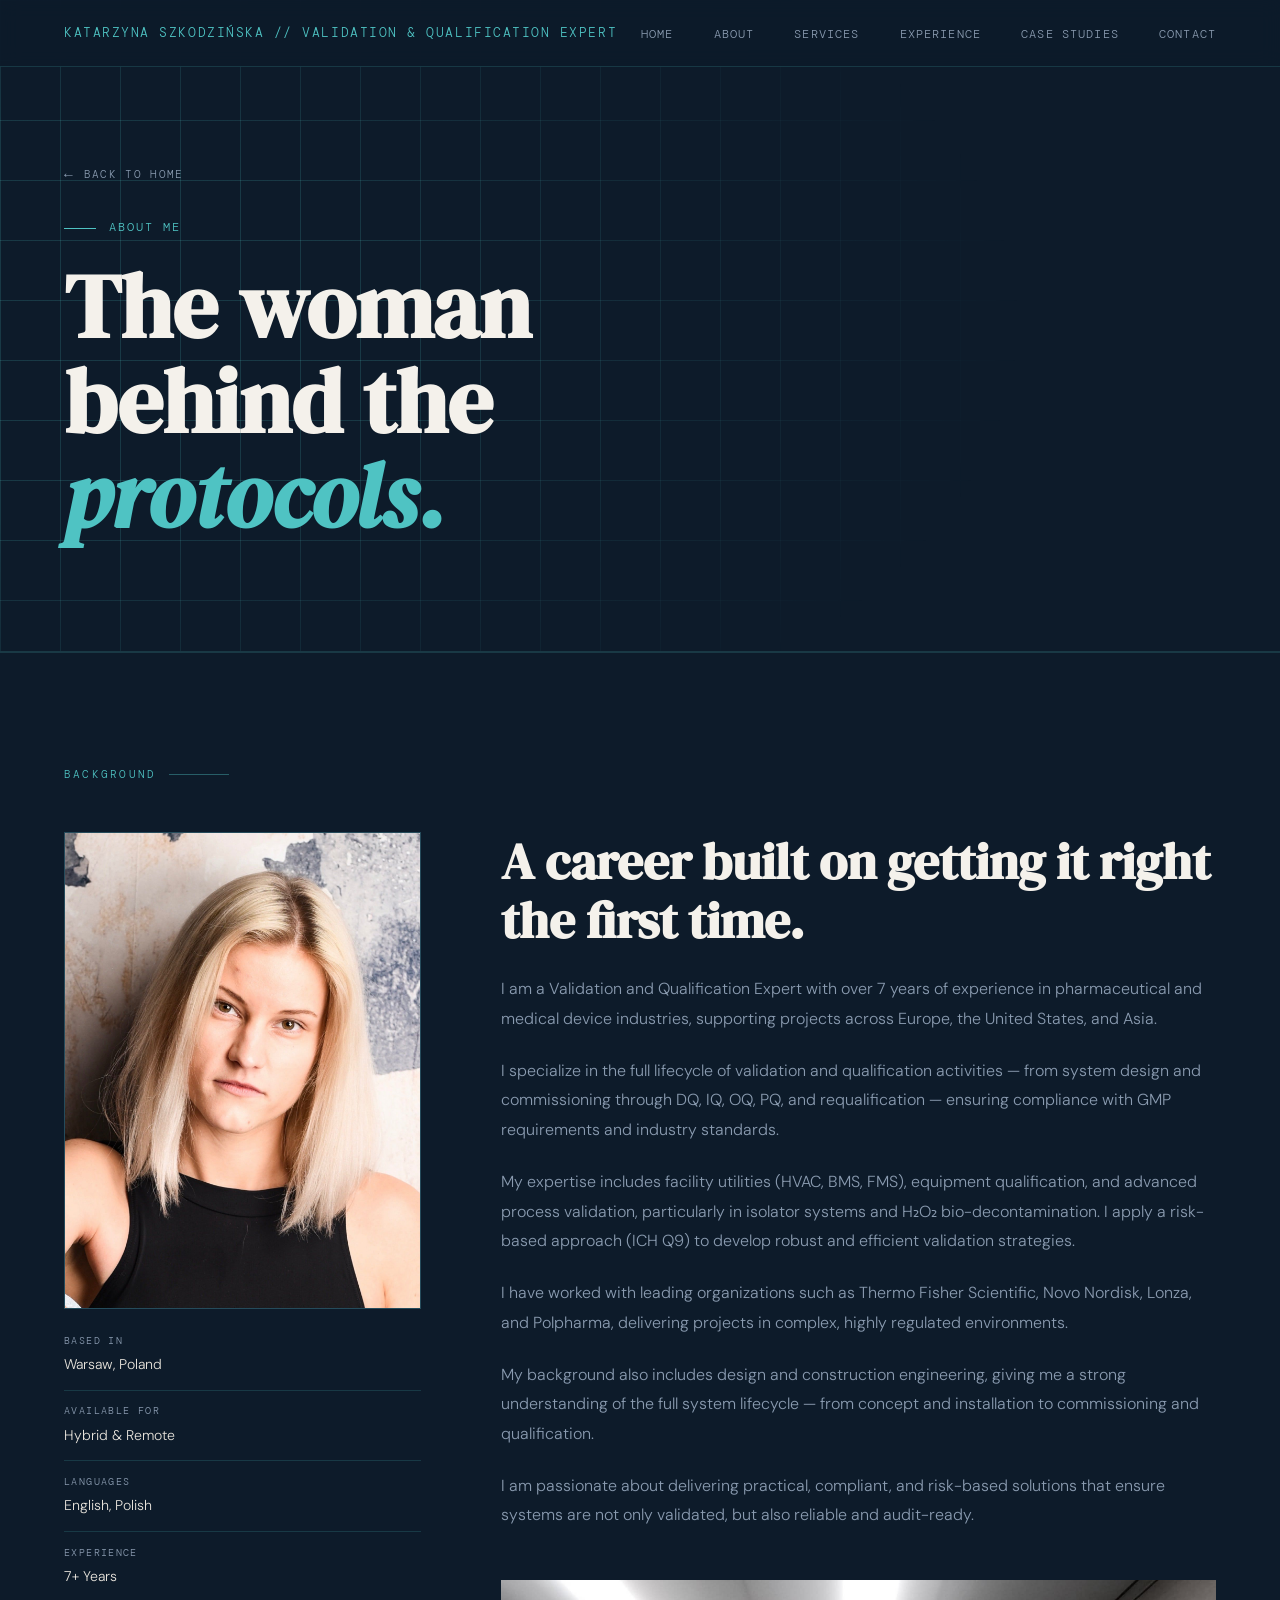
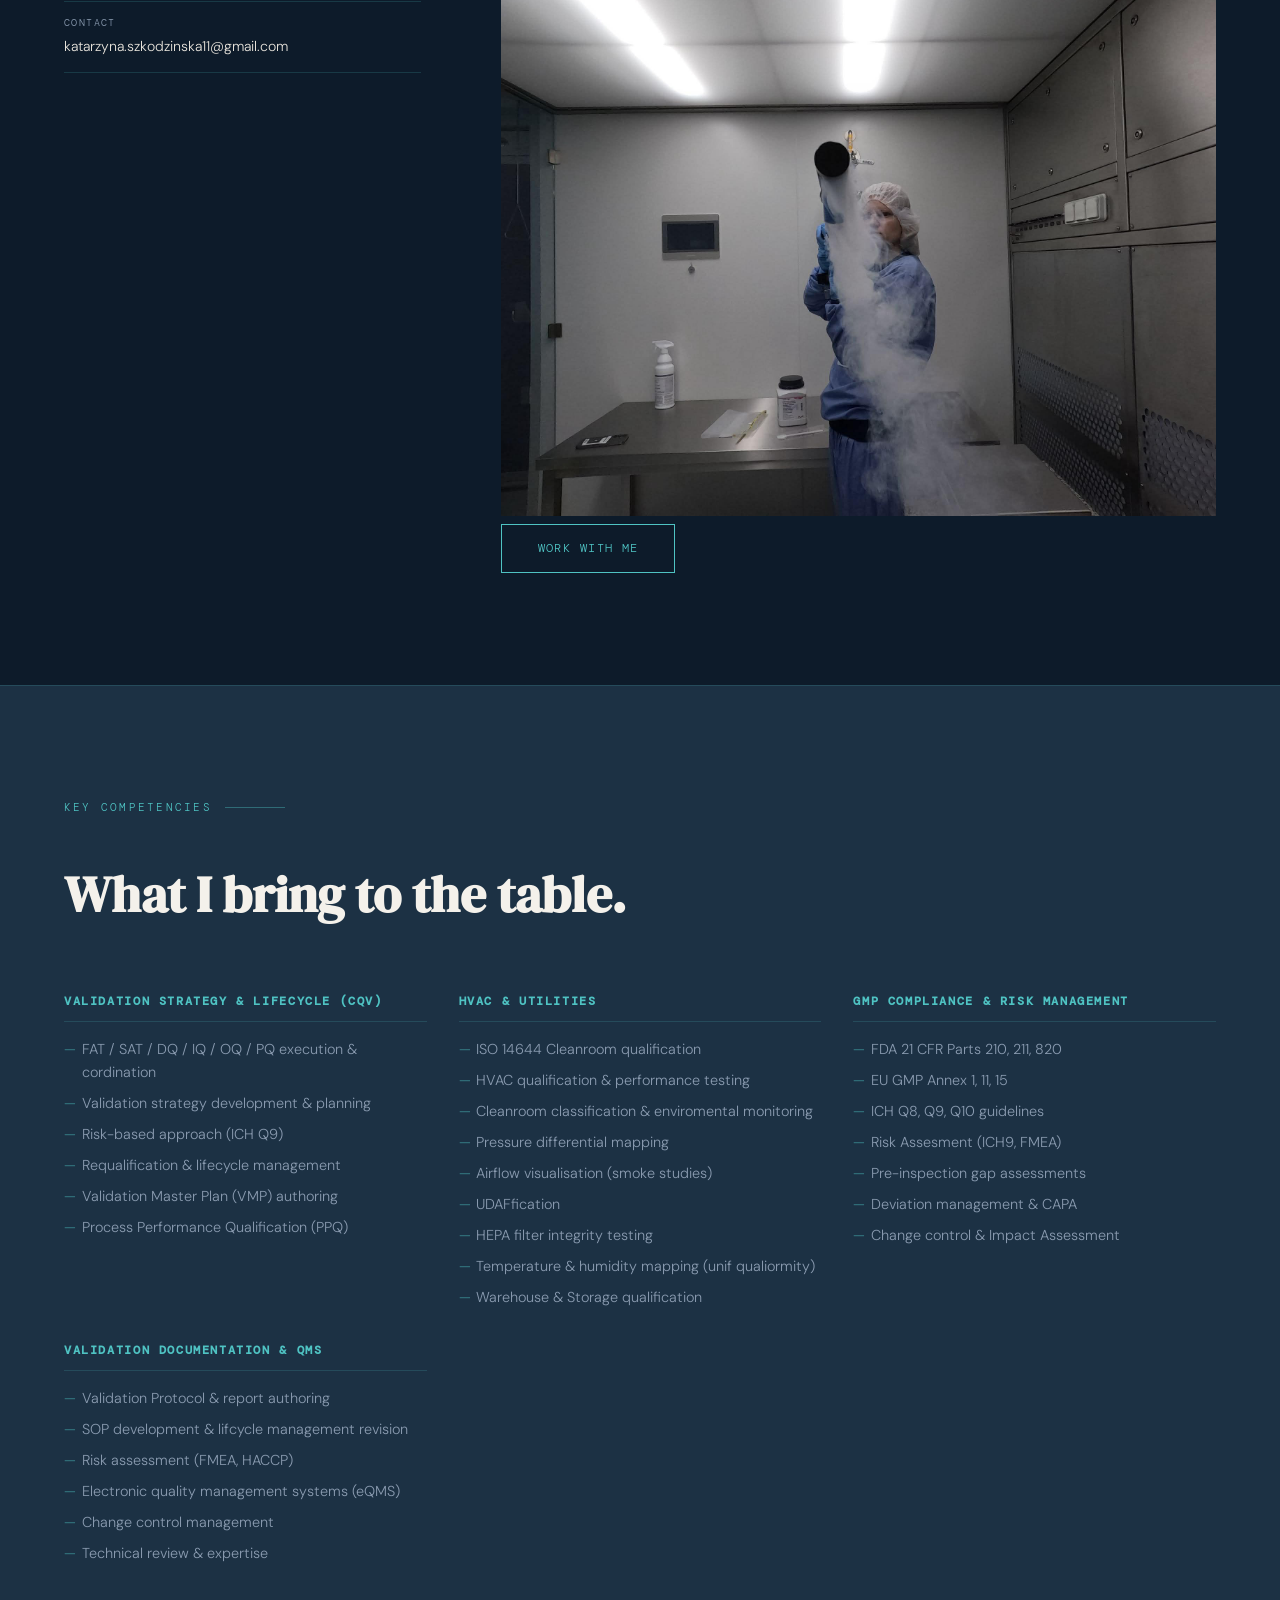
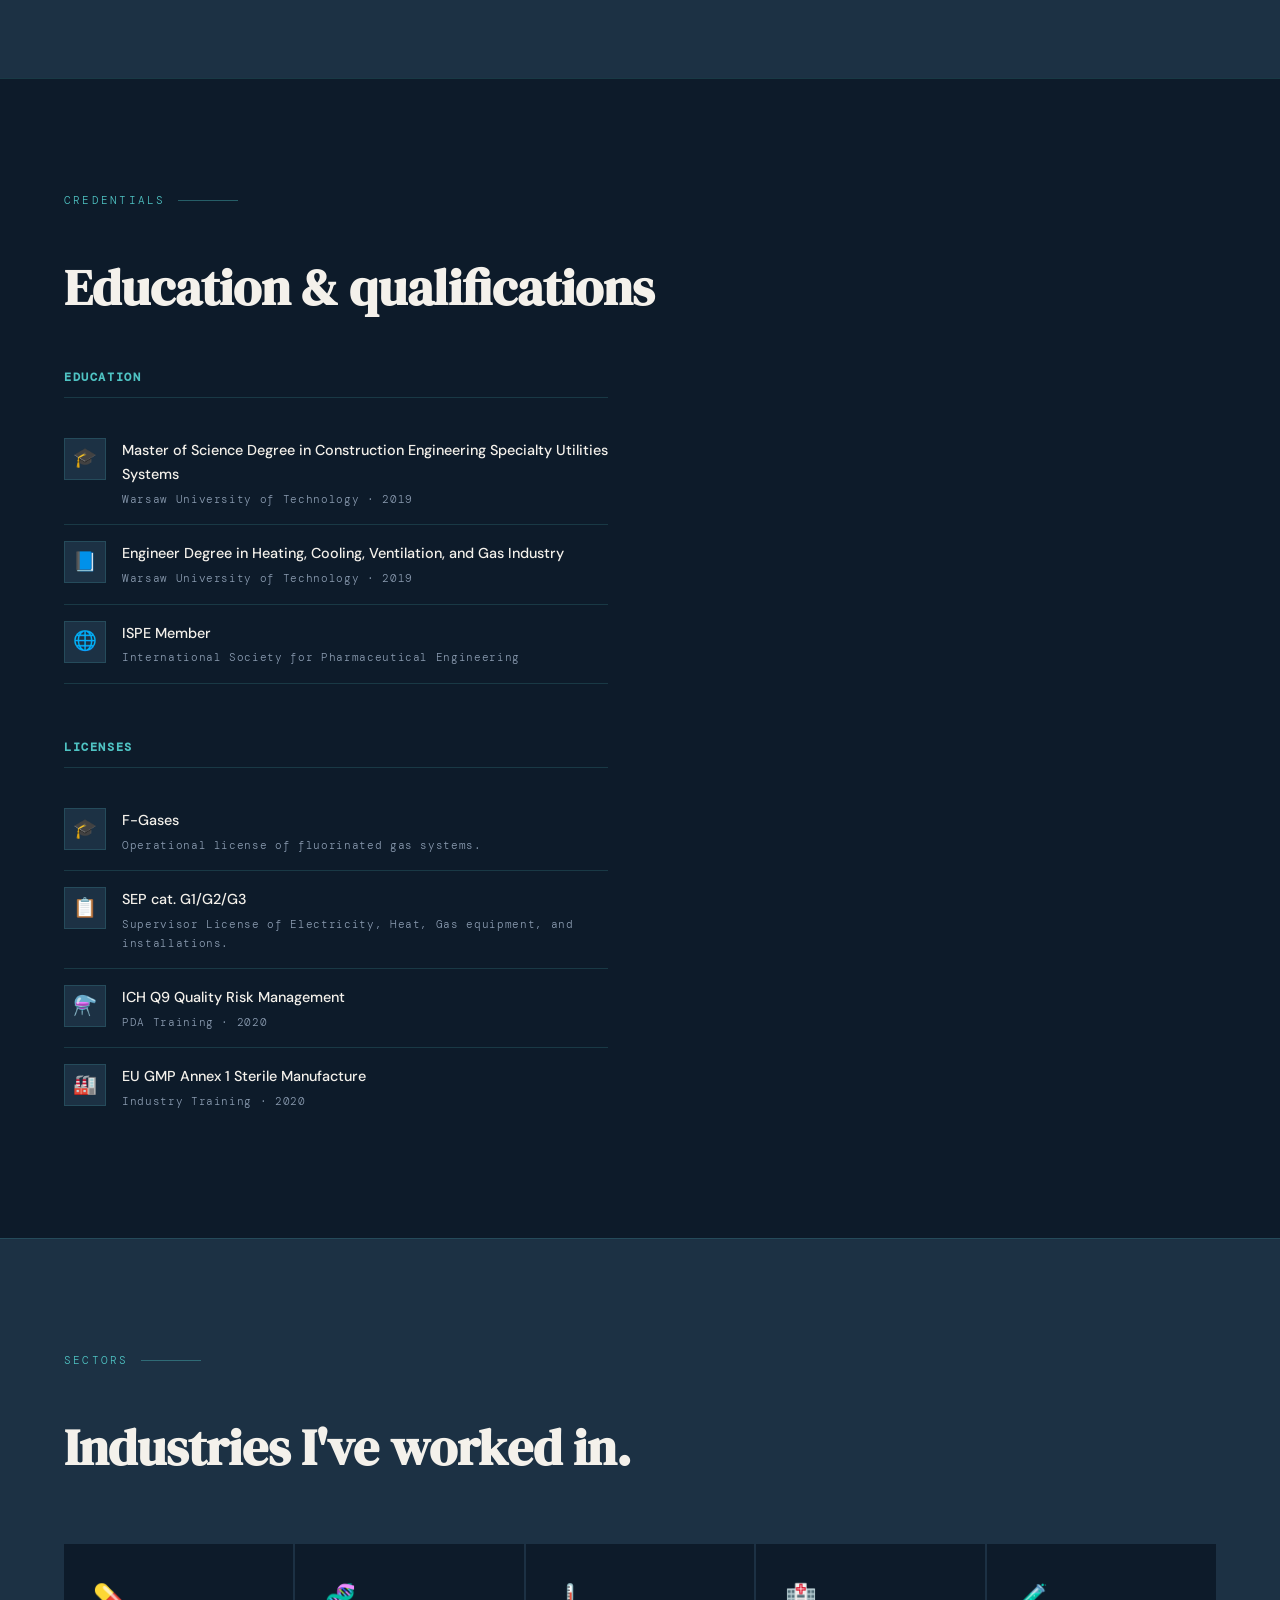
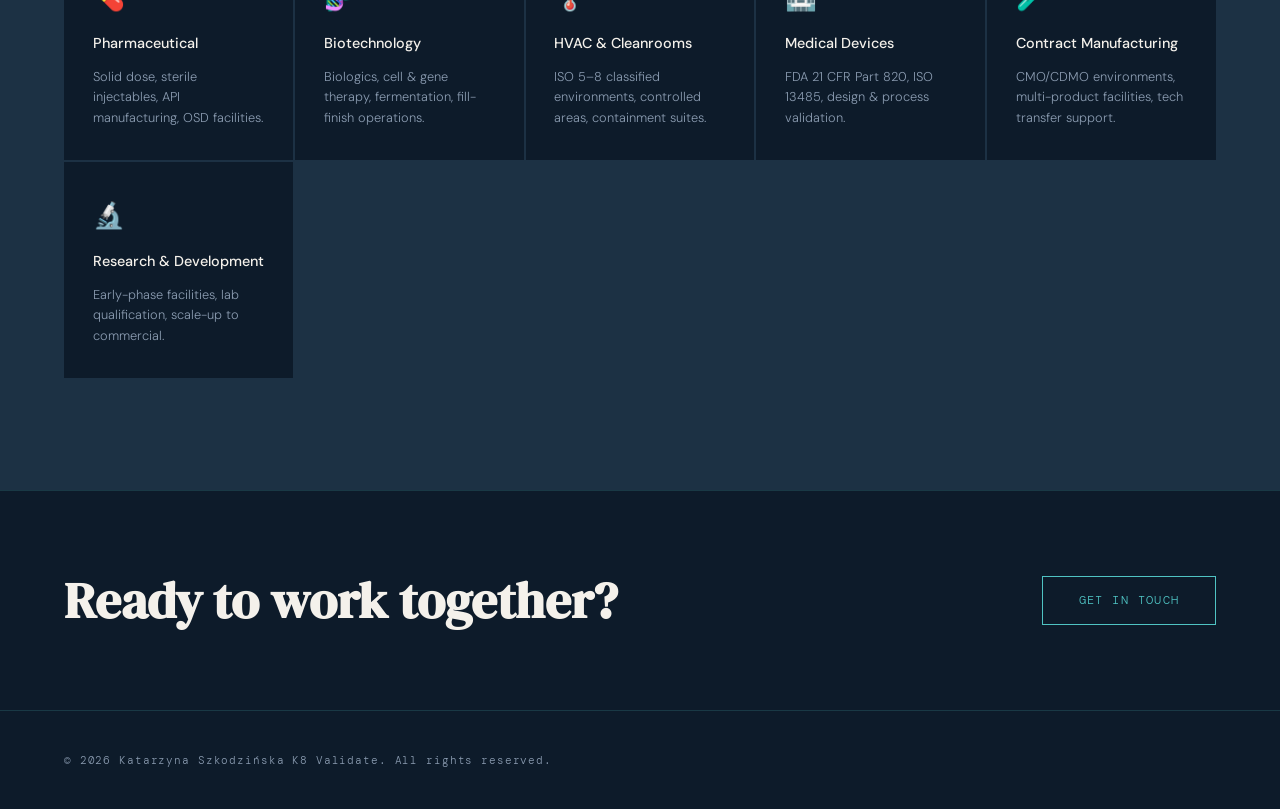
==== commit 54eebb03: "Update about.html" ====
--- a/about.html
+++ b/about.html
@@ -396,7 +396,7 @@
           </div>
           <div class="bio-info-item">
             <span class="bio-info-label">Available for</span>
-            <span class="bio-info-value">On-site & Remote</span>
+            <span class="bio-info-value">Hybrid & Remote</span>
           </div>
           <div class="bio-info-item">
             <span class="bio-info-label">Languages</span>
@@ -435,7 +435,7 @@
     
         <br>
         <img src="assets/k8_dym.jpg" alt="dym" style="max-width: 100%; height: auto;">
-        <a href="index.html#contact" class="btn">Work with me</a>
+        <a href="index.html#contact" class="btn">Work with me</a><br>
       </div>
 
     </div>
